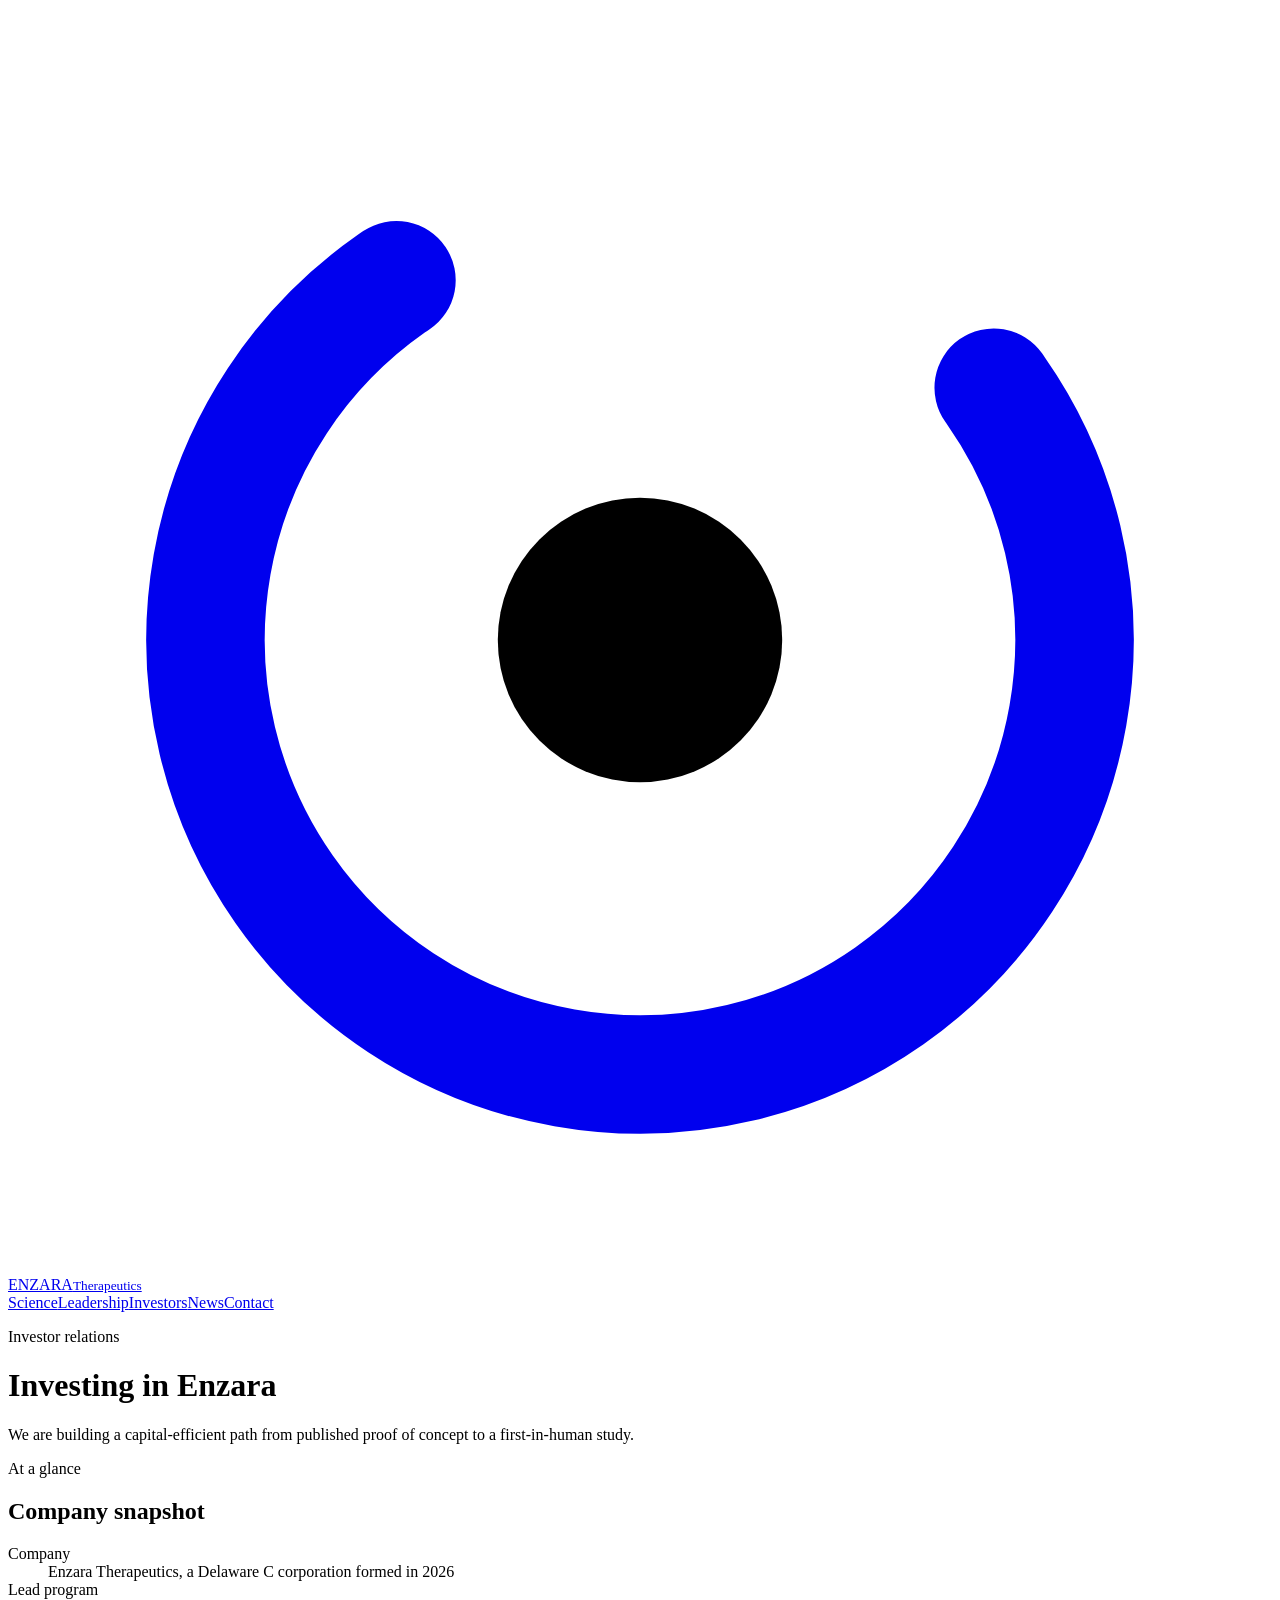
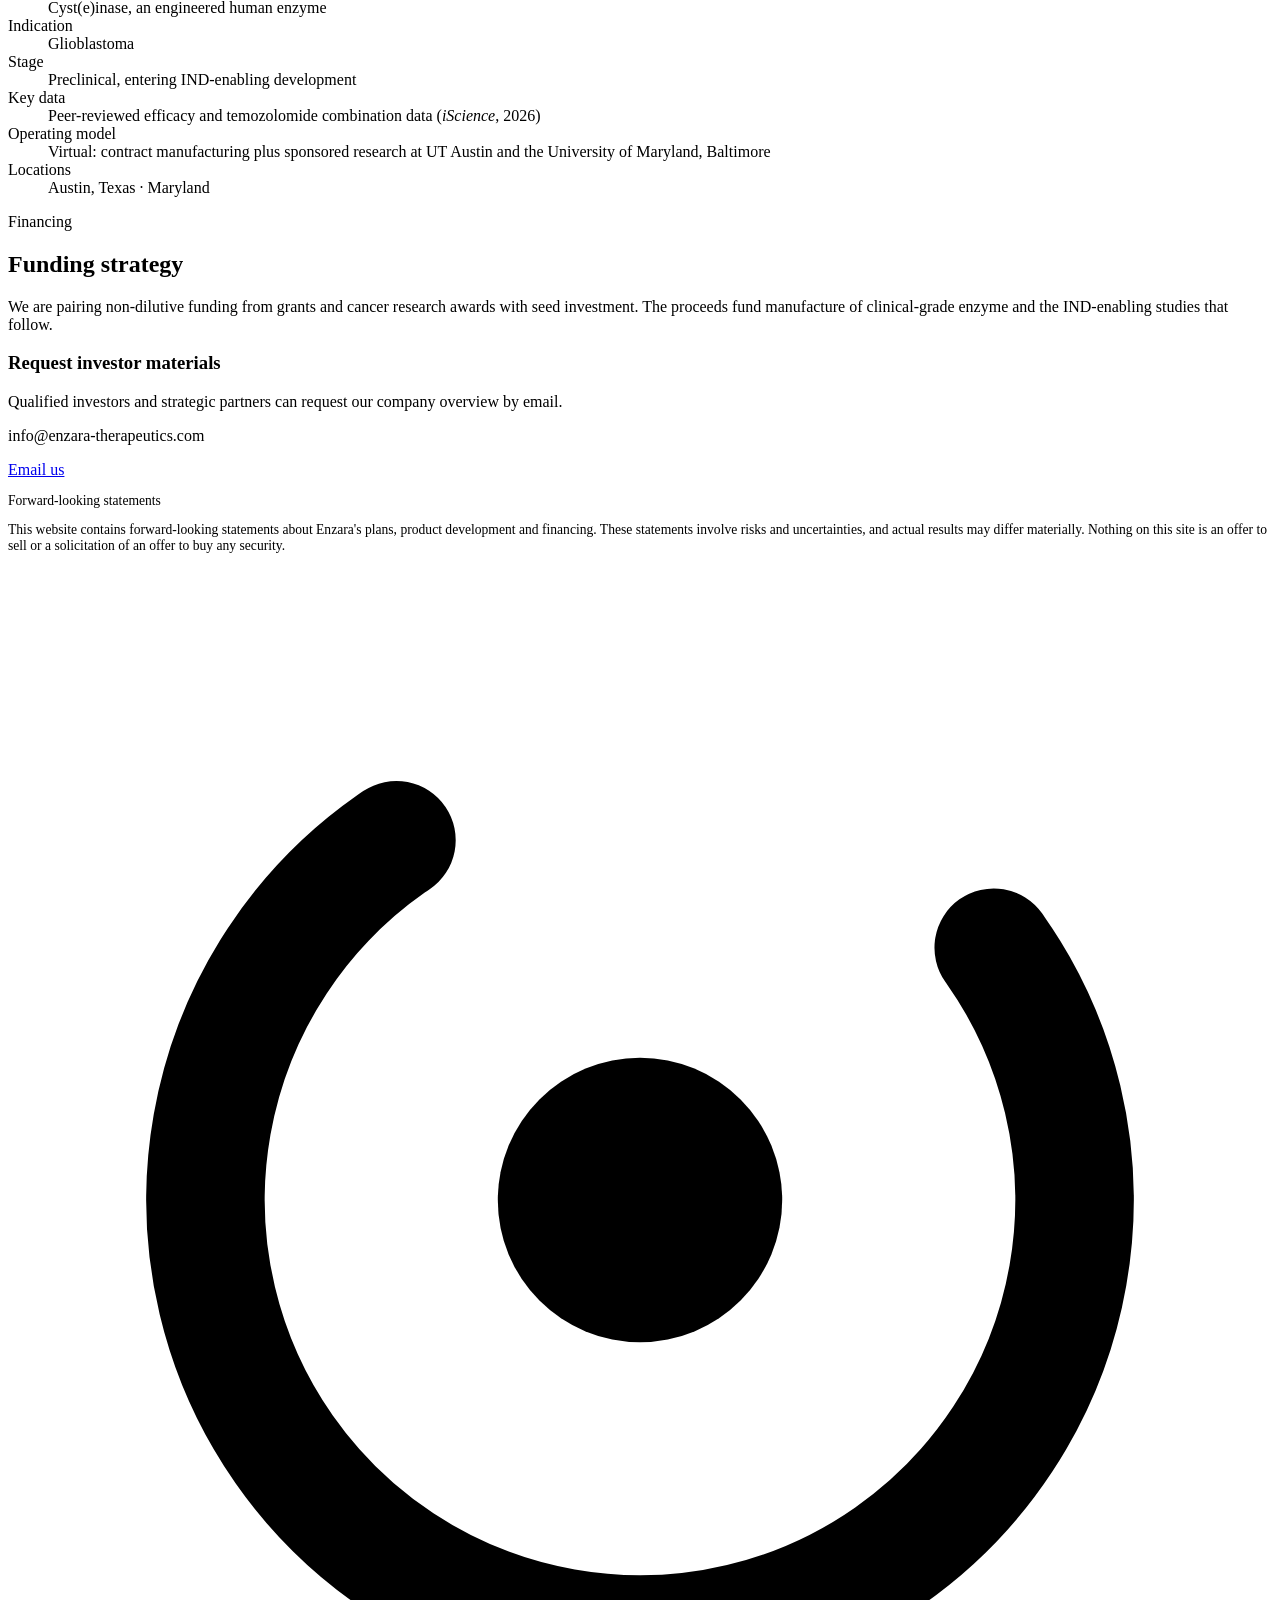
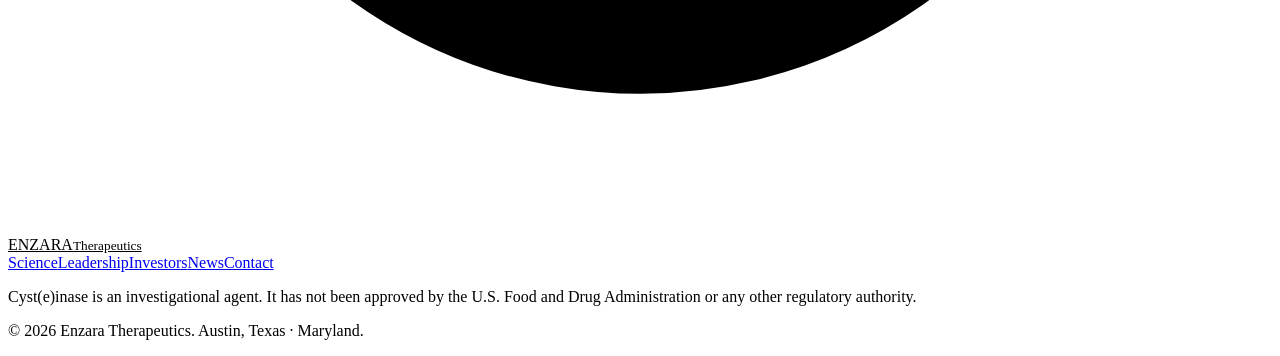
==== investors.html @ 6c9d6a6e "Add files via upload" ====
<!doctype html>
<html lang="en"><head><meta charset="utf-8"><meta name="viewport" content="width=device-width,initial-scale=1,viewport-fit=cover">
<title>Investors · Enzara Therapeutics</title><meta name="description" content="Enzara Therapeutics is developing Cyst(e)inase, an engineered human enzyme therapy for glioblastoma.">
<meta property="og:title" content="Investors · Enzara Therapeutics"><meta property="og:description" content="Enzara Therapeutics is developing Cyst(e)inase, an engineered human enzyme therapy for glioblastoma."><meta property="og:type" content="website">
<link rel="icon" href="assets/favicon.svg" type="image/svg+xml"><link rel="preconnect" href="https://fonts.googleapis.com"><link rel="preconnect" href="https://fonts.gstatic.com" crossorigin><link rel="stylesheet" href="https://fonts.googleapis.com/css2?family=Archivo:wdth,wght@62..125,500..800&family=IBM+Plex+Mono:wght@400;500;600&family=IBM+Plex+Sans:ital,wght@0,400;0,500;1,400&display=swap"><link rel="stylesheet" href="assets/styles.css">
</head><body><header class="site-head"><div class="wrap"><a class="brand" href="index.html"><svg class="mark" viewBox="0 0 32 32" aria-hidden="true"><circle cx="16" cy="16" r="11" fill="none" stroke="currentColor" stroke-width="3" stroke-dasharray="52 17" stroke-linecap="round" transform="rotate(-35 16 16)"/><circle cx="16" cy="16" r="3.6" fill="var(--mint)"/></svg><span>ENZARA<small>Therapeutics</small></span></a><nav class="nav" aria-label="Main"><a href="science.html">Science</a><a href="leadership.html">Leadership</a><a href="investors.html" aria-current="page">Investors</a><a href="news.html">News</a><a href="contact.html">Contact</a></nav></div></header><div class="band"><div class="wrap page-head"><p class="eyebrow">Investor relations</p><h1>Investing in Enzara</h1><p class="lede">We are building a capital-efficient path from published proof of concept to a first-in-human study.</p></div></div>
<main>
<section><div class="wrap">
  <div class="sec-head"><p class="eyebrow">At a glance</p><h2>Company snapshot</h2></div>
  <dl class="facts" style="max-width:52rem">
    <dt>Company</dt><dd>Enzara Therapeutics, a Delaware C corporation formed in 2026</dd>
    <dt>Lead program</dt><dd>Cyst(e)inase, an engineered human enzyme</dd>
    <dt>Indication</dt><dd>Glioblastoma</dd>
    <dt>Stage</dt><dd>Preclinical, entering IND-enabling development</dd>
    <dt>Key data</dt><dd>Peer-reviewed efficacy and temozolomide combination data (<i>iScience</i>, 2026)</dd>
    <dt>Operating model</dt><dd>Virtual: contract manufacturing plus sponsored research at UT Austin and the University of Maryland, Baltimore</dd>
    <dt>Locations</dt><dd>Austin, Texas · Maryland</dd>
  </dl>
</div></section>
<section><div class="wrap grid2" style="align-items:start">
  <div class="prose">
    <p class="eyebrow">Financing</p>
    <h2>Funding strategy</h2>
    <p>We are pairing non-dilutive funding from grants and cancer research awards with seed investment. The proceeds fund manufacture of clinical-grade enzyme and the IND-enabling studies that follow.</p>
  </div>
  <div class="card">
    <h3>Request investor materials</h3>
    <p class="muted">Qualified investors and strategic partners can request our company overview by email.</p>
    <p class="addr">info@enzara-therapeutics.com</p>
    <div><a class="btn btn-line" href="mailto:info@enzara-therapeutics.com?subject=Investor%20inquiry">Email us</a></div>
  </div>
</div></section>
<section><div class="wrap">
  <div class="prose" style="font-size:.85rem">
    <p class="eyebrow" style="color:var(--muted)">Forward-looking statements</p>
    <p class="muted">This website contains forward-looking statements about Enzara's plans, product development and financing. These statements involve risks and uncertainties, and actual results may differ materially. Nothing on this site is an offer to sell or a solicitation of an offer to buy any security.</p>
  </div>
</div></section>
</main><footer class="site-foot"><div class="wrap"><div class="foot-top"><a class="brand" href="index.html" style="color:var(--band-ink)"><svg class="mark" viewBox="0 0 32 32" aria-hidden="true"><circle cx="16" cy="16" r="11" fill="none" stroke="currentColor" stroke-width="3" stroke-dasharray="52 17" stroke-linecap="round" transform="rotate(-35 16 16)"/><circle cx="16" cy="16" r="3.6" fill="var(--mint)"/></svg><span>ENZARA<small>Therapeutics</small></span></a><nav class="nav" aria-label="Footer"><a href="science.html">Science</a><a href="leadership.html">Leadership</a><a href="investors.html">Investors</a><a href="news.html">News</a><a href="contact.html">Contact</a></nav></div>
<div class="legal"><p>Cyst(e)inase is an investigational agent. It has not been approved by the U.S. Food and Drug Administration or any other regulatory authority.</p><p>© 2026 Enzara Therapeutics. Austin, Texas · Maryland.</p></div></div></footer></body></html>
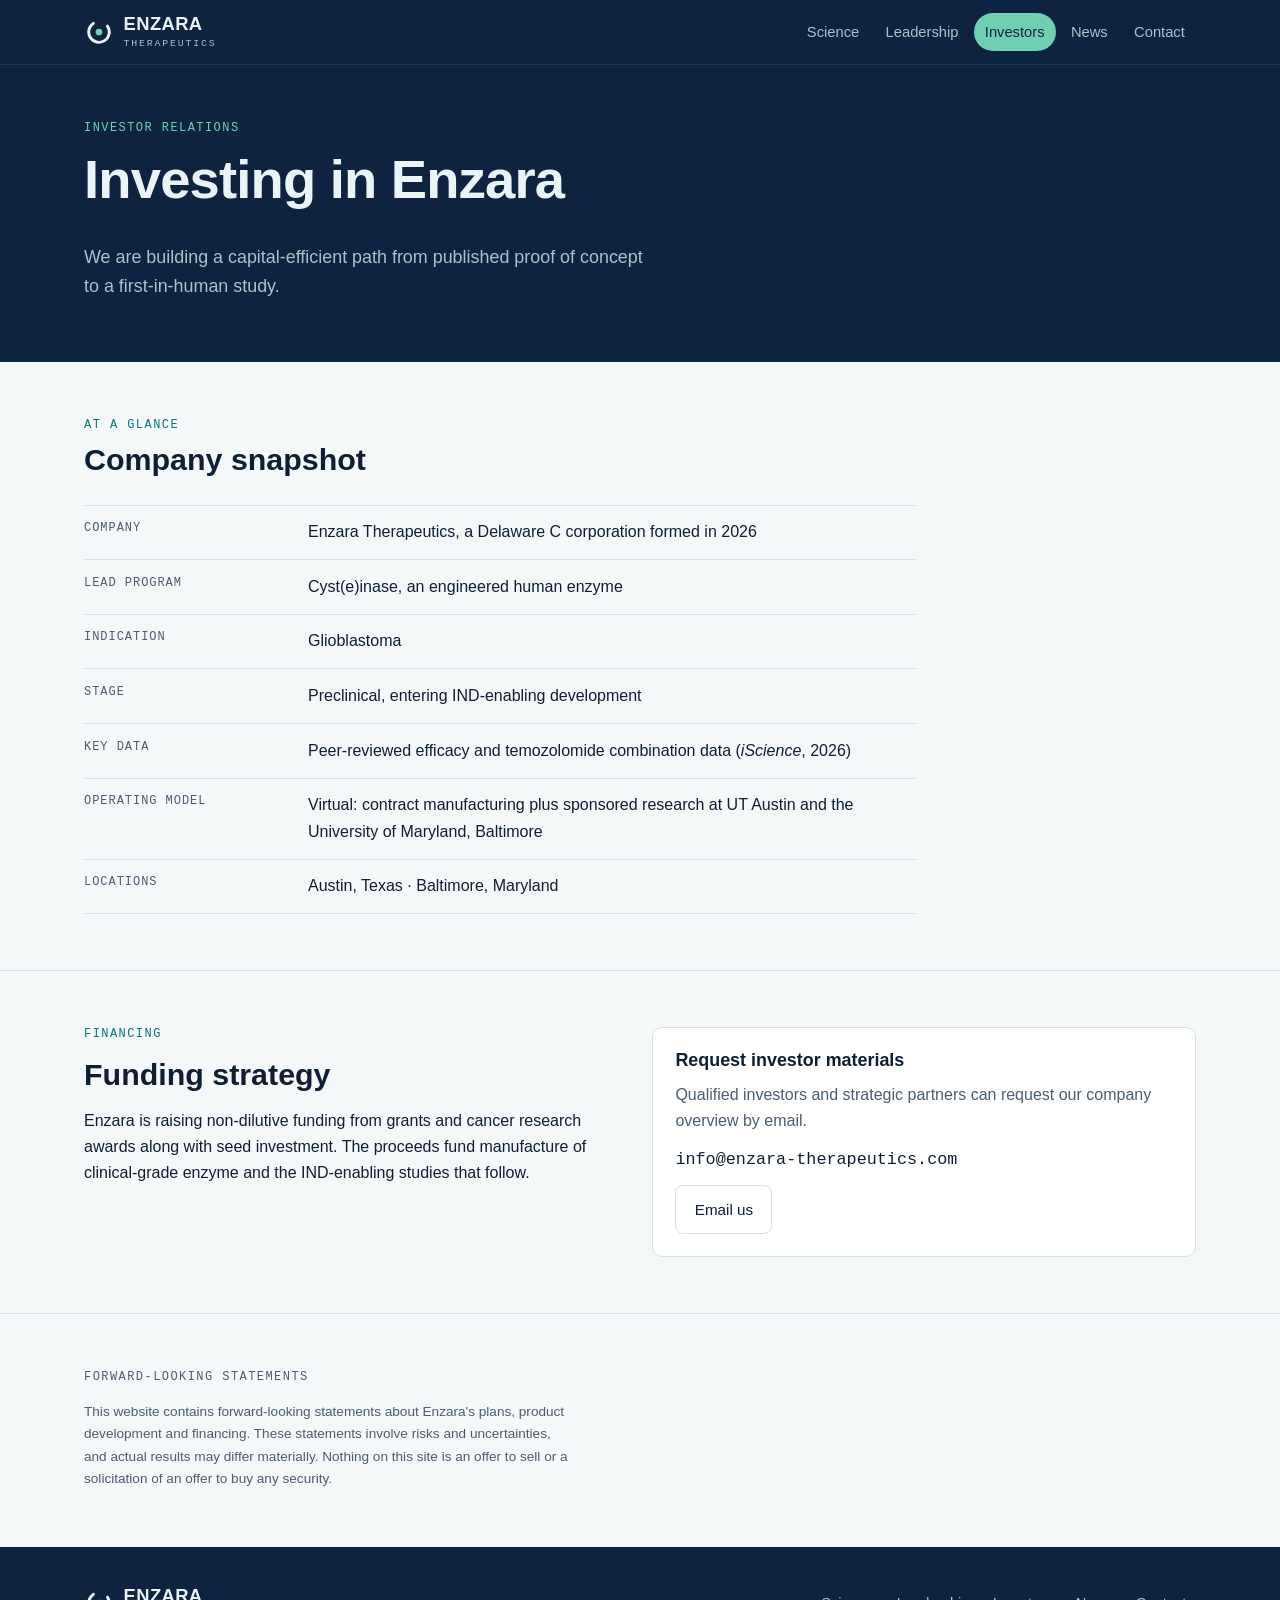
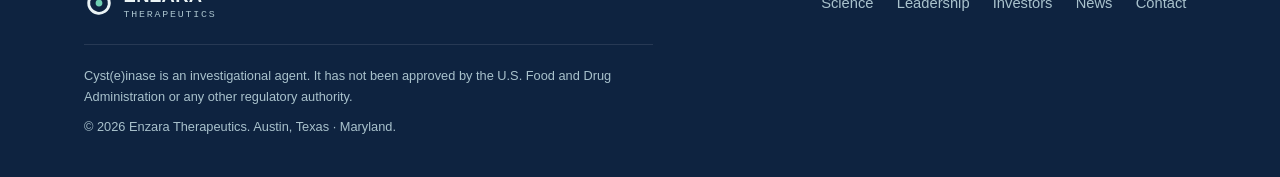
==== commit 290cce86: "Correct location and enhance funding strategy description Updated location reference and clarified f" ====
--- a/investors.html
+++ b/investors.html
@@ -14,14 +14,14 @@
     <dt>Stage</dt><dd>Preclinical, entering IND-enabling development</dd>
     <dt>Key data</dt><dd>Peer-reviewed efficacy and temozolomide combination data (<i>iScience</i>, 2026)</dd>
     <dt>Operating model</dt><dd>Virtual: contract manufacturing plus sponsored research at UT Austin and the University of Maryland, Baltimore</dd>
-    <dt>Locations</dt><dd>Austin, Texas · Maryland</dd>
+    <dt>Locations</dt><dd>Austin, Texas · Baltimore, Maryland</dd>
   </dl>
 </div></section>
 <section><div class="wrap grid2" style="align-items:start">
   <div class="prose">
     <p class="eyebrow">Financing</p>
     <h2>Funding strategy</h2>
-    <p>We are pairing non-dilutive funding from grants and cancer research awards with seed investment. The proceeds fund manufacture of clinical-grade enzyme and the IND-enabling studies that follow.</p>
+    <p>Enzara is raising non-dilutive funding from grants and cancer research awards along with seed investment. The proceeds fund manufacture of clinical-grade enzyme and the IND-enabling studies that follow.</p>
   </div>
   <div class="card">
     <h3>Request investor materials</h3>
@@ -37,4 +37,4 @@
   </div>
 </div></section>
 </main><footer class="site-foot"><div class="wrap"><div class="foot-top"><a class="brand" href="index.html" style="color:var(--band-ink)"><svg class="mark" viewBox="0 0 32 32" aria-hidden="true"><circle cx="16" cy="16" r="11" fill="none" stroke="currentColor" stroke-width="3" stroke-dasharray="52 17" stroke-linecap="round" transform="rotate(-35 16 16)"/><circle cx="16" cy="16" r="3.6" fill="var(--mint)"/></svg><span>ENZARA<small>Therapeutics</small></span></a><nav class="nav" aria-label="Footer"><a href="science.html">Science</a><a href="leadership.html">Leadership</a><a href="investors.html">Investors</a><a href="news.html">News</a><a href="contact.html">Contact</a></nav></div>
-<div class="legal"><p>Cyst(e)inase is an investigational agent. It has not been approved by the U.S. Food and Drug Administration or any other regulatory authority.</p><p>© 2026 Enzara Therapeutics. Austin, Texas · Maryland.</p></div></div></footer></body></html>+<div class="legal"><p>Cyst(e)inase is an investigational agent. It has not been approved by the U.S. Food and Drug Administration or any other regulatory authority.</p><p>© 2026 Enzara Therapeutics. Austin, Texas · Maryland.</p></div></div></footer></body></html>
--- a/assets/styles.css
+++ b/assets/styles.css
@@ -0,0 +1,148 @@
+/* Layout: sticky slim header; a navy hero band per page; content in a 72rem column with prose held near 65ch. */
+:root{
+  --bg:#F5F8F9; --surface:#FFFFFF; --ink:#0F1F33; --muted:#4B5D70; --line:#D6E1E6;
+  --teal:#0D7377; --mint:#6FCFB2; --navy:#0E2340; --band:#0E2340; --band-ink:#EAF3F5; --band-muted:#A9C2CC;
+  --todo-bg:#FFF6DA; --todo-ink:#6B4E00;
+  --f-display:"Archivo","Helvetica Neue",Arial,sans-serif;
+  --f-body:"IBM Plex Sans","Segoe UI",Roboto,Arial,sans-serif;
+  --f-mono:"IBM Plex Mono",ui-monospace,Menlo,Consolas,monospace;
+}
+@media (prefers-color-scheme:dark){:root:not([data-theme="light"]){
+  --bg:#0A1525; --surface:#0F1F35; --ink:#E4EDF1; --muted:#9DB2C0; --line:#1F3652;
+  --teal:#47BDB7; --mint:#86E0C6; --navy:#0E2340; --band:#071122; --band-ink:#E4EDF1; --band-muted:#93AEBC;
+  --todo-bg:#3A2F0E; --todo-ink:#F3D98A; color-scheme:dark}}
+:root[data-theme="dark"]{
+  --bg:#0A1525; --surface:#0F1F35; --ink:#E4EDF1; --muted:#9DB2C0; --line:#1F3652;
+  --teal:#47BDB7; --mint:#86E0C6; --navy:#0E2340; --band:#071122; --band-ink:#E4EDF1; --band-muted:#93AEBC;
+  --todo-bg:#3A2F0E; --todo-ink:#F3D98A; color-scheme:dark}
+*{box-sizing:border-box}
+html{scroll-behavior:smooth}
+@media (prefers-reduced-motion:reduce){html{scroll-behavior:auto}*{transition:none!important;animation:none!important}}
+body{margin:0;background:var(--bg);color:var(--ink);font:400 1rem/1.65 var(--f-body);-webkit-font-smoothing:antialiased}
+a{color:var(--teal);text-underline-offset:3px}
+a:focus-visible,button:focus-visible{outline:2px solid var(--mint);outline-offset:3px;border-radius:4px}
+.wrap{max-width:72rem;margin:0 auto;padding-left:max(20px,env(safe-area-inset-left,0px));padding-right:max(20px,env(safe-area-inset-right,0px))}
+h1,h2,h3{font-family:var(--f-display);font-stretch:92%;line-height:1.12;text-wrap:balance;margin:0}
+h1{font-size:clamp(2rem,4.6vw,3.4rem);font-weight:700;letter-spacing:-.015em}
+h2{font-size:clamp(1.45rem,2.6vw,1.9rem);font-weight:650}
+h3{font-size:1.12rem;font-weight:650}
+p{margin:0}
+.eyebrow{font:500 .75rem/1.2 var(--f-mono);letter-spacing:.12em;text-transform:uppercase;color:var(--teal)}
+.band .eyebrow{color:var(--mint)}
+.prose{max-width:65ch;display:grid;gap:1rem}
+.muted{color:var(--muted)}
+
+/* header */
+body::before{content:"";position:fixed;inset:0 0 auto;height:env(safe-area-inset-top,0px);z-index:30;background:var(--band)}
+.site-head{position:sticky;top:env(safe-area-inset-top,0px);z-index:20;background:var(--band);color:var(--band-ink);border-bottom:1px solid rgba(255,255,255,.08)}
+.site-head .wrap{display:flex;align-items:center;justify-content:space-between;gap:1rem;min-height:64px;flex-wrap:wrap;padding-block:.5rem}
+.brand{display:flex;align-items:center;gap:.6rem;color:inherit;text-decoration:none;font:700 1.15rem/1 var(--f-display);font-stretch:110%;letter-spacing:.02em}
+.brand small{display:block;font:500 .62rem/1 var(--f-mono);letter-spacing:.18em;color:var(--band-muted);margin-top:.3rem;text-transform:uppercase;font-stretch:100%}
+.mark{width:30px;height:30px;color:var(--band-ink);flex:none}
+.nav{display:flex;flex-wrap:wrap;gap:.15rem .25rem}
+.nav a{color:var(--band-muted);text-decoration:none;font-size:.92rem;padding:.4rem .7rem;border-radius:999px}
+.nav a:hover{color:var(--band-ink);background:rgba(255,255,255,.07)}
+.nav a[aria-current="page"]{color:var(--navy);background:var(--mint);font-weight:500}
+
+/* hero band */
+.band{background:var(--band);color:var(--band-ink)}
+.band .wrap{padding-block:3.5rem 3.75rem}
+.band p.lede{color:var(--band-muted);font-size:1.12rem;max-width:58ch;margin-top:1.1rem}
+.hero{display:grid;grid-template-columns:minmax(0,1.15fr) minmax(0,1fr);gap:2.5rem;align-items:center}
+.hero > *{min-width:0}
+.page-head{display:grid;gap:.9rem}
+.cta{display:flex;flex-wrap:wrap;gap:.75rem;margin-top:1.8rem}
+.btn{display:inline-flex;align-items:center;gap:.5rem;padding:.7rem 1.15rem;border-radius:8px;font-weight:500;text-decoration:none;font-size:.95rem;border:1px solid transparent;cursor:pointer;font-family:inherit}
+.btn-mint{background:var(--mint);color:#0B1D33}
+.btn-mint:hover{filter:brightness(1.06)}
+.btn-ghost{border-color:rgba(255,255,255,.28);color:var(--band-ink)}
+.btn-ghost:hover{background:rgba(255,255,255,.06)}
+.btn-line{border-color:var(--line);color:var(--ink);background:var(--surface)}
+.btn-line:hover{border-color:var(--teal)}
+
+/* diagram */
+.diagram{width:100%;max-width:100%;height:auto;display:block}
+.diagram text{font-family:var(--f-mono);font-size:11px;letter-spacing:.06em;fill:var(--band-muted)}
+.diagram .t-strong{fill:var(--band-ink)}
+.figcap{font:400 .78rem/1.5 var(--f-mono);color:var(--band-muted);margin-top:.6rem}
+
+/* sections */
+main section{padding-block:3.5rem}
+main section + section{border-top:1px solid var(--line)}
+.sec-head{display:grid;gap:.6rem;margin-bottom:1.8rem;max-width:65ch}
+.grid3{display:grid;grid-template-columns:repeat(3,minmax(0,1fr));gap:1.5rem}
+.grid2{display:grid;grid-template-columns:repeat(2,minmax(0,1fr));gap:1.5rem}
+.grid3 > *,.grid2 > *{min-width:0}
+.point{display:grid;gap:.55rem;align-content:start;padding-top:1rem;border-top:2px solid var(--teal)}
+.point p{color:var(--muted)}
+.card{background:var(--surface);border:1px solid var(--line);border-radius:10px;padding:1.4rem;display:grid;gap:.7rem;align-content:start}
+
+/* stage track */
+.track{list-style:none;margin:0;padding:0;display:grid;grid-template-columns:repeat(4,minmax(0,1fr));gap:0}
+.track li{position:relative;padding:1.4rem 1rem 0 0;display:grid;gap:.3rem;align-content:start;min-width:0}
+.track li::before{content:"";position:absolute;top:.45rem;left:0;right:0;height:3px;background:var(--line)}
+.track li::after{content:"";position:absolute;top:0;left:0;width:14px;height:14px;border-radius:50%;background:var(--bg);border:3px solid var(--line)}
+.track li.done::before{background:var(--teal)}
+.track li.done::after{background:var(--teal);border-color:var(--teal)}
+.track li.next::after{border-color:var(--teal)}
+.track .st{font:500 .7rem/1.3 var(--f-mono);letter-spacing:.1em;text-transform:uppercase;color:var(--muted)}
+.track li.done .st,.track li.next .st{color:var(--teal)}
+.track h3{font-size:1rem}
+.track p{font-size:.9rem;color:var(--muted)}
+
+/* reaction */
+.reaction{font:500 .95rem/1.6 var(--f-mono);background:var(--surface);border:1px solid var(--line);border-left:3px solid var(--teal);border-radius:6px;padding:1rem 1.2rem;overflow-x:auto;white-space:nowrap}
+.reaction b{color:var(--teal);font-weight:600}
+
+/* publication */
+.pub{display:grid;gap:.6rem}
+.pub .journal{font:500 .75rem/1.2 var(--f-mono);letter-spacing:.1em;text-transform:uppercase;color:var(--teal)}
+.pub h3{font-size:1.2rem;line-height:1.3}
+.doi{font-family:var(--f-mono);font-size:.85rem;word-break:break-all}
+
+/* people */
+.person{display:grid;grid-template-columns:auto minmax(0,1fr);gap:1.2rem;align-items:start}
+.avatar{width:72px;height:72px;border-radius:50%;background:var(--navy);color:var(--mint);display:grid;place-items:center;font:700 1.3rem/1 var(--f-display);letter-spacing:.04em}
+.avatar.empty{background:transparent;border:2px dashed var(--line);color:var(--muted)}
+.role{font:500 .78rem/1.4 var(--f-mono);letter-spacing:.06em;color:var(--teal);text-transform:uppercase}
+.todo{display:inline-block;font:600 .68rem/1 var(--f-mono);letter-spacing:.1em;text-transform:uppercase;background:var(--todo-bg);color:var(--todo-ink);padding:.3rem .5rem;border-radius:4px;justify-self:start}
+
+/* facts */
+.facts{display:grid;grid-template-columns:minmax(9rem,14rem) minmax(0,1fr);margin:0;border-top:1px solid var(--line)}
+.facts dt,.facts dd{padding:.85rem 0;border-bottom:1px solid var(--line);margin:0}
+.facts dt{font:500 .75rem/1.6 var(--f-mono);letter-spacing:.08em;text-transform:uppercase;color:var(--muted);padding-right:1rem}
+
+/* news */
+.feed{list-style:none;margin:0;padding:0;display:grid}
+.feed li{display:grid;grid-template-columns:8.5rem minmax(0,1fr);gap:1.5rem;padding:1.5rem 0;border-bottom:1px solid var(--line)}
+.feed li:first-child{border-top:1px solid var(--line)}
+.feed time{font:500 .8rem/1.6 var(--f-mono);color:var(--muted);font-variant-numeric:tabular-nums;letter-spacing:.04em}
+.feed .tag{font:500 .68rem/1 var(--f-mono);letter-spacing:.1em;text-transform:uppercase;color:var(--teal);margin-bottom:.45rem;display:block}
+.feed h3{font-size:1.1rem;margin-bottom:.45rem}
+.feed p{color:var(--muted);max-width:65ch}
+
+/* contact */
+.addr{font-family:var(--f-mono);font-size:1.05rem;color:var(--ink);word-break:break-all;user-select:all}
+.copy-row{display:flex;flex-wrap:wrap;align-items:center;gap:.75rem}
+.copied{font:500 .78rem/1 var(--f-mono);color:var(--teal)}
+
+/* footer */
+.site-foot{background:var(--band);color:var(--band-muted);font-size:.88rem}
+.site-foot .wrap{padding-block:2.5rem;display:grid;gap:1.5rem}
+.foot-top{display:flex;flex-wrap:wrap;justify-content:space-between;gap:1.5rem;align-items:flex-start}
+.site-foot .nav a{padding:.3rem .6rem}
+.site-foot .legal{border-top:1px solid rgba(255,255,255,.1);padding-top:1.25rem;display:grid;gap:.5rem;max-width:80ch;font-size:.8rem}
+
+@media (max-width:860px){
+  .hero,.grid3,.grid2{grid-template-columns:1fr}
+  .track{grid-template-columns:1fr 1fr;row-gap:1.5rem}
+  .band .wrap{padding-block:2.5rem 2.75rem}
+}
+@media (max-width:520px){
+  .track{grid-template-columns:1fr}
+  .facts{grid-template-columns:1fr}
+  .facts dt{border-bottom:0;padding-bottom:0}
+  .feed li{grid-template-columns:1fr;gap:.4rem}
+  .person{grid-template-columns:1fr}
+  .nav a{padding:.35rem .55rem;font-size:.86rem}
+}
